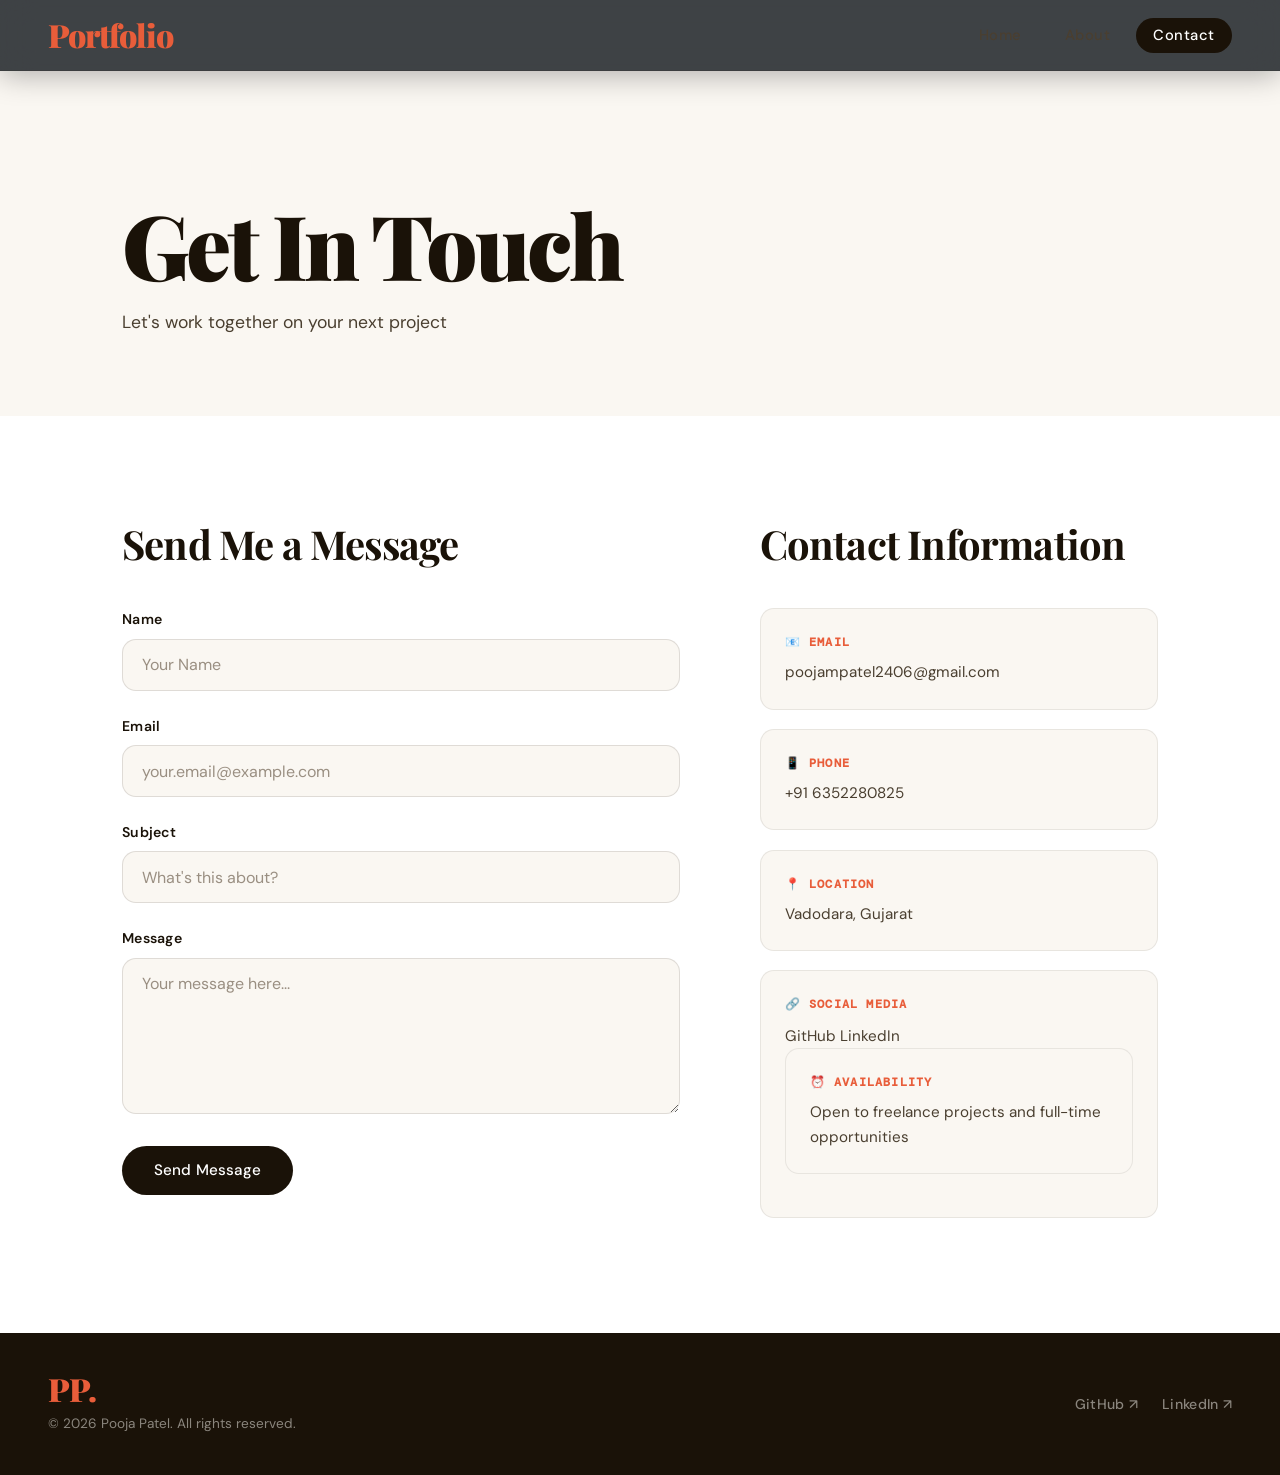
==== contact.html @ 1fdaea26 "Initial commit - portfolio website" ====
<!DOCTYPE html>
<html lang="en">
<head>
    <meta charset="UTF-8">
    <meta name="viewport" content="width=device-width, initial-scale=1.0">
    <title>Contact - Portfolio</title>
    <link rel="stylesheet" href="styles/main.css">
</head>
<body>

    <!-- Navigation Bar -->
    <nav>
        <div class="logo">Portfolio</div>
        <ul class="nav-links">
            <li><a href="index.html">Home</a></li>
            <li><a href="about.html">About</a></li>
            <li><a href="contact.html" class="active">Contact</a></li>
        </ul>
        <div class="hamburger">
            <span></span>
            <span></span>
            <span></span>
        </div>
    </nav>

    <!-- Contact Hero -->
    <section class="contact-hero">
        <div class="container">
            <h1>Get In Touch</h1>
            <p class="subtitle">Let's work together on your next project</p>
        </div>
    </section>

    <!-- Contact Section -->
    <section class="contact-section">
        <div class="container">
            <div class="contact-grid">
                <!-- Contact Form -->
                <div class="contact-form-wrapper">
                    <h2>Send Me a Message</h2>
                    <form class="contact-form" id="contactForm">
                        <div class="form-group">
                            <label for="name">Name</label>
                            <input type="text" id="name" name="name" placeholder="Your Name" required>
                        </div>

                        <div class="form-group">
                            <label for="email">Email</label>
                            <input type="email" id="email" name="email" placeholder="your.email@example.com" required>
                        </div>

                        <div class="form-group">
                            <label for="subject">Subject</label>
                            <input type="text" id="subject" name="subject" placeholder="What's this about?" required>
                        </div>

                        <div class="form-group">
                            <label for="message">Message</label>
                            <textarea id="message" name="message" rows="6" placeholder="Your message here..." required></textarea>
                        </div>

                        <button type="submit" class="btn btn-primary">Send Message</button>
                    </form>
                    <div id="formMessage" class="form-message"></div>
                </div>

                <!-- Contact Info -->
                <div class="contact-info">
                    <h2>Contact Information</h2>
                    
                    <div class="info-item">
                        <h3>📧 Email</h3>
                        <p><a href="mailto:your.email@example.com">poojampatel2406@gmail.com</a></p>
                    </div>

                    <div class="info-item">
                        <h3>📱 Phone</h3>
                        <p><a href="tel:+1234567890">+91 6352280825</a></p>
                    </div>

                    <div class="info-item">
                        <h3>📍 Location</h3>
                        <p>Vadodara, Gujarat</p>
                    </div>

                    <div class="info-item">
                        <h3>🔗 Social Media</h3>
                        <div class="social-links-vertical">
                            <a href="https://github.com/poojapatel2406" target="_blank">GitHub</a>
                            <a href="https://linkedin.com/in/pooja-patel-674553292/" target="_blank">LinkedIn</a>
                            
                    </div>

                    <div class="info-item">
                        <h3>⏰ Availability</h3>
                        <p>Open to freelance projects and full-time opportunities</p>
                    </div>
                </div>
            </div>
        </div>
    </section>

   <!-- Footer -->
    <footer>
        <div class="footer-inner">
            <div class="footer-left">
                <span class="logo">PP.</span>
                <p>&copy; 2026 Pooja Patel. All rights reserved.</p>
            </div>
            <div class="social-links">
                <a href="https://github.com/poojapatel2406" target="_blank">GitHub ↗</a>
                <a href="https://linkedin.com/in/pooja-patel-674553292/" target="_blank">LinkedIn ↗</a>
            </div>
        </div>
    </footer>

    <script src="scripts/main.js"></script>
</body>
</html>
---- styles/main.css ----
/* ==========================================
   IMPORTS & FONTS
   ========================================== */
@import url('https://fonts.googleapis.com/css2?family=Playfair+Display:ital,wght@0,700;0,900;1,700&family=DM+Sans:wght@300;400;500&family=DM+Mono:wght@400;500&display=swap');

/* ==========================================
   RESET & BASE STYLES
   ========================================== */
*, *::before, *::after {
    margin: 0;
    padding: 0;
    box-sizing: border-box;
}

:root {
    /* Bright, editorial palette */
    --cream:        #faf7f2;
    --cream-dark:   #f1ebe0;
    --white:        #ffffff;
    --ink:          #1a1208;
    --ink-light:    #4a3f30;
    --ink-muted:    #9a8f82;

    /* Accent colors */
    --coral:        #e85d3a;
    --teal:         #2a9d8f;
    --gold:         #e9c46a;
    --lavender:     #b8a4d8;

    /* Semantic */
    --accent:       var(--coral);
    --accent-2:     var(--teal);

    /* Typography */
    --font-display: 'Playfair Display', Georgia, serif;
    --font-body:    'DM Sans', system-ui, sans-serif;
    --font-mono:    'DM Mono', monospace;

    /* Spacing */
    --radius-sm:    6px;
    --radius-md:    14px;
    --radius-lg:    24px;
    --radius-xl:    40px;

    /* Shadows */
    --shadow-card:  0 4px 24px rgba(26,18,8,0.08);
    --shadow-hover: 0 16px 48px rgba(26,18,8,0.14);

    /* Transitions */
    --ease:         cubic-bezier(0.4, 0, 0.2, 1);
    --trans:        0.35s var(--ease);
}

html { scroll-behavior: smooth; }

body {
    font-family: var(--font-body);
    background: var(--cream);
    color: var(--ink);
    line-height: 1.6;
    overflow-x: hidden;
}

.container {
    max-width: 1100px;
    margin: 0 auto;
    padding: 0 2rem;
}

/* ==========================================
   NAVIGATION
   ========================================== */
nav {
    position: sticky;
    top: 0;
    z-index: 1000;
    display: flex;
    align-items: center;
    justify-content: space-between;
    padding: 1.2rem 3rem;
    background: rgba(250, 247, 242, 0.92);
    backdrop-filter: blur(16px);
    border-bottom: 1px solid rgba(26,18,8,0.08);
}

.logo {
    font-family: var(--font-display);
    font-size: 2rem;
    font-weight: 900;
    color: var(--coral);
    letter-spacing: -1px;
    line-height: 1;
}

.nav-links {
    display: flex;
    list-style: none;
    gap: 0.5rem;
}

.nav-links a {
    font-family: var(--font-body);
    font-weight: 500;
    font-size: 0.92rem;
    color: var(--ink-light);
    text-decoration: none;
    padding: 0.45rem 1.1rem;
    border-radius: var(--radius-xl);
    transition: var(--trans);
    letter-spacing: 0.03em;
}

.nav-links a:hover {
    color: var(--ink);
    background: var(--cream-dark);
}

.nav-links a.active {
    color: var(--white);
    background: var(--ink);
}

/* Hamburger */
.hamburger {
    display: none;
    flex-direction: column;
    gap: 5px;
    cursor: pointer;
    z-index: 1001;
}

.hamburger span {
    width: 26px;
    height: 2px;
    background: var(--ink);
    border-radius: 2px;
    transition: var(--trans);
}

.hamburger.active span:nth-child(1) { transform: rotate(45deg) translate(5px, 7px); }
.hamburger.active span:nth-child(2) { opacity: 0; }
.hamburger.active span:nth-child(3) { transform: rotate(-45deg) translate(5px, -7px); }

/* ==========================================
   HERO SECTION
   ========================================== */
.hero {
    min-height: 92vh;
    display: grid;
    grid-template-columns: 1fr auto;
    align-items: center;
    gap: 2rem;
    padding: 6rem 3rem 4rem;
    position: relative;
    overflow: hidden;
    background: var(--cream);
}

.hero-bg-text {
    position: absolute;
    bottom: -2rem;
    left: -1rem;
    font-family: var(--font-display);
    font-size: clamp(7rem, 18vw, 18rem);
    font-weight: 900;
    color: transparent;
    -webkit-text-stroke: 1.5px rgba(26,18,8,0.06);
    letter-spacing: -0.04em;
    line-height: 1;
    pointer-events: none;
    user-select: none;
    z-index: 0;
}

.hero-content {
    position: relative;
    z-index: 1;
    max-width: 680px;
}

.hero-label {
    display: inline-flex;
    align-items: center;
    gap: 0.5rem;
    font-family: var(--font-mono);
    font-size: 0.82rem;
    color: var(--teal);
    background: rgba(42,157,143,0.1);
    padding: 0.4rem 1rem;
    border-radius: var(--radius-xl);
    margin-bottom: 2rem;
    letter-spacing: 0.04em;
    text-transform: uppercase;
    border: 1px solid rgba(42,157,143,0.2);
}

.dot {
    width: 7px;
    height: 7px;
    background: var(--teal);
    border-radius: 50%;
    animation: pulse 2s ease-in-out infinite;
}

@keyframes pulse {
    0%, 100% { opacity: 1; transform: scale(1); }
    50% { opacity: 0.5; transform: scale(0.8); }
}

.hero-content h1 {
    font-family: var(--font-display);
    font-size: clamp(3.5rem, 8vw, 7rem);
    font-weight: 900;
    line-height: 1;
    color: var(--ink);
    margin-bottom: 1.5rem;
    letter-spacing: -0.03em;
    animation: fadeUp 0.8s var(--ease) both;
}

.hero-content h1 em {
    font-style: italic;
    color: var(--coral);
    display: block;
}

.tagline {
    font-size: 1.15rem;
    color: var(--ink-light);
    max-width: 460px;
    line-height: 1.7;
    margin-bottom: 3rem;
    animation: fadeUp 0.8s var(--ease) 0.15s both;
}

.cta-buttons {
    display: flex;
    gap: 1rem;
    flex-wrap: wrap;
    animation: fadeUp 0.8s var(--ease) 0.3s both;
}

/* ==========================================
   BUTTONS
   ========================================== */
.btn {
    display: inline-flex;
    align-items: center;
    gap: 0.5rem;
    padding: 0.9rem 2rem;
    border-radius: var(--radius-xl);
    text-decoration: none;
    font-family: var(--font-body);
    font-weight: 500;
    font-size: 0.95rem;
    transition: var(--trans);
    cursor: pointer;
    border: none;
    letter-spacing: 0.01em;
}

.btn-primary {
    background: var(--ink);
    color: var(--white);
}

.btn-primary:hover {
    background: var(--coral);
    transform: translateY(-2px);
}

.btn-primary .arrow {
    transition: var(--trans);
    display: inline-block;
}

.btn-primary:hover .arrow {
    transform: translateY(3px);
}

.btn-secondary {
    background: transparent;
    color: var(--ink);
    border: 1.5px solid rgba(26,18,8,0.25);
}

.btn-secondary:hover {
    background: var(--ink);
    color: var(--white);
    border-color: var(--ink);
    transform: translateY(-2px);
}

/* ==========================================
   HERO SIDE / STATS
   ========================================== */
.hero-side {
    display: flex;
    flex-direction: column;
    align-items: flex-end;
    gap: 3rem;
    position: relative;
    z-index: 1;
}

.hero-stats {
    display: flex;
    flex-direction: column;
    gap: 1.5rem;
}

.stat {
    text-align: right;
}

.stat-num {
    display: block;
    font-family: var(--font-display);
    font-size: 2.4rem;
    font-weight: 900;
    color: var(--ink);
    line-height: 1;
}

.stat-label {
    font-family: var(--font-mono);
    font-size: 0.75rem;
    color: var(--ink-muted);
    text-transform: uppercase;
    letter-spacing: 0.08em;
}

.scroll-indicator {
    display: flex;
    flex-direction: column;
    align-items: center;
    gap: 0.8rem;
}

.scroll-indicator span {
    font-family: var(--font-mono);
    font-size: 0.7rem;
    color: var(--ink-muted);
    text-transform: uppercase;
    letter-spacing: 0.12em;
    writing-mode: vertical-rl;
}

.scroll-line {
    width: 1px;
    height: 60px;
    background: linear-gradient(to bottom, var(--ink-muted), transparent);
    animation: scrollAnim 2s ease-in-out infinite;
}

@keyframes scrollAnim {
    0% { transform: scaleY(0); transform-origin: top; }
    50% { transform: scaleY(1); transform-origin: top; }
    100% { transform: scaleY(1); transform-origin: bottom; opacity: 0; }
}

/* ==========================================
   SECTION HEADER
   ========================================== */
.section-header {
    margin-bottom: 4rem;
}

.section-tag {
    font-family: var(--font-mono);
    font-size: 0.78rem;
    color: var(--coral);
    text-transform: uppercase;
    letter-spacing: 0.12em;
    display: block;
    margin-bottom: 0.8rem;
}

.section-header h2 {
    font-family: var(--font-display);
    font-size: clamp(2.5rem, 5vw, 4rem);
    font-weight: 900;
    color: var(--ink);
    letter-spacing: -0.03em;
    line-height: 1;
}

/* ==========================================
   PROJECTS SECTION
   ========================================== */
.projects-section {
    padding: 8rem 0;
    background: var(--white);
}

.project-card {
    display: grid;
    grid-template-columns: 1fr 1fr;
    gap: 4rem;
    align-items: center;
    margin-bottom: 7rem;
    opacity: 0;
    transform: translateY(40px);
    transition: opacity 0.7s var(--ease), transform 0.7s var(--ease);
}

.project-card.reverse {
    direction: rtl;
}

.project-card.reverse > * {
    direction: ltr;
}

.project-card.visible {
    opacity: 1;
    transform: translateY(0);
}

.project-card:last-child { margin-bottom: 0; }

/* Image */
.project-image {
    position: relative;
    border-radius: var(--radius-lg);
    overflow: hidden;
    aspect-ratio: 4/3;
    box-shadow: var(--shadow-card);
}

.project-image img {
    width: 100%;
    height: 100%;
    object-fit: cover;
    transition: transform 0.6s var(--ease);
}

.project-card:hover .project-image img {
    transform: scale(1.06);
}

.project-overlay {
    position: absolute;
    inset: 0;
    background: rgba(26,18,8,0.55);
    display: flex;
    align-items: center;
    justify-content: center;
    opacity: 0;
    transition: var(--trans);
}

.project-image:hover .project-overlay {
    opacity: 1;
}

.overlay-btn {
    padding: 0.85rem 2rem;
    background: var(--white);
    color: var(--ink);
    border-radius: var(--radius-xl);
    text-decoration: none;
    font-weight: 600;
    font-size: 0.9rem;
    transition: var(--trans);
    transform: translateY(10px);
}

.project-image:hover .overlay-btn {
    transform: translateY(0);
}

.overlay-btn:hover {
    background: var(--coral);
    color: var(--white);
}

/* Info */
.project-info {
    padding: 1rem 0;
}

.project-meta {
    display: flex;
    align-items: center;
    justify-content: space-between;
    margin-bottom: 1.2rem;
}

.project-num {
    font-family: var(--font-mono);
    font-size: 0.8rem;
    color: var(--coral);
    letter-spacing: 0.08em;
}

.project-year {
    font-family: var(--font-mono);
    font-size: 0.78rem;
    color: var(--ink-muted);
    background: var(--cream-dark);
    padding: 0.3rem 0.8rem;
    border-radius: var(--radius-xl);
}

.project-info h3 {
    font-family: var(--font-display);
    font-size: clamp(1.6rem, 2.5vw, 2.2rem);
    font-weight: 700;
    color: var(--ink);
    line-height: 1.15;
    margin-bottom: 1rem;
    letter-spacing: -0.02em;
}

.project-info p {
    color: var(--ink-light);
    font-size: 1rem;
    line-height: 1.75;
    margin-bottom: 1.5rem;
}

.tech-stack {
    display: flex;
    gap: 0.5rem;
    flex-wrap: wrap;
    margin-bottom: 2rem;
}

.tech-tag {
    font-family: var(--font-mono);
    font-size: 0.78rem;
    color: var(--ink-light);
    background: var(--cream);
    border: 1px solid rgba(26,18,8,0.1);
    padding: 0.35rem 0.85rem;
    border-radius: var(--radius-xl);
    transition: var(--trans);
    cursor: default;
}

.tech-tag:hover {
    background: var(--ink);
    color: var(--white);
    border-color: var(--ink);
}

.project-link {
    display: inline-flex;
    align-items: center;
    gap: 0.5rem;
    color: var(--ink);
    text-decoration: none;
    font-weight: 600;
    font-size: 0.95rem;
    padding-bottom: 3px;
    border-bottom: 2px solid var(--coral);
    transition: var(--trans);
}

.project-link span {
    transition: var(--trans);
}

.project-link:hover {
    color: var(--coral);
    gap: 0.8rem;
}

.project-link:hover span {
    transform: translateX(4px);
}

/* ==========================================
   SKILLS SECTION
   ========================================== */
.skills-section {
    padding: 8rem 0;
    background: var(--cream);
    position: relative;
    overflow: hidden;
}

.skills-section::before {
    content: 'SKILLS';
    position: absolute;
    top: 50%;
    right: -2rem;
    transform: translateY(-50%);
    font-family: var(--font-display);
    font-size: 16rem;
    font-weight: 900;
    color: transparent;
    -webkit-text-stroke: 1px rgba(26,18,8,0.04);
    pointer-events: none;
}

.skills-grid {
    display: grid;
    grid-template-columns: repeat(4, 1fr);
    gap: 1.5rem;
}

.skill-item {
    background: var(--white);
    border: 1px solid rgba(26,18,8,0.07);
    border-radius: var(--radius-lg);
    padding: 2.5rem 2rem;
    transition: var(--trans);
    opacity: 0;
    transform: translateY(30px);
    cursor: default;
}

.skill-item.visible {
    opacity: 1;
    transform: translateY(0);
}

.skill-item:nth-child(1).visible { transition-delay: 0.05s; }
.skill-item:nth-child(2).visible { transition-delay: 0.15s; }
.skill-item:nth-child(3).visible { transition-delay: 0.25s; }
.skill-item:nth-child(4).visible { transition-delay: 0.35s; }

.skill-item:hover {
    border-color: var(--coral);
    transform: translateY(-6px);
    box-shadow: var(--shadow-hover);
}

.skill-icon {
    font-size: 1.8rem;
    color: var(--coral);
    margin-bottom: 1.2rem;
    display: block;
    line-height: 1;
}

.skill-item h3 {
    font-family: var(--font-display);
    font-size: 1.3rem;
    font-weight: 700;
    color: var(--ink);
    margin-bottom: 0.8rem;
    letter-spacing: -0.02em;
}

.skill-item p {
    color: var(--ink-muted);
    font-size: 0.9rem;
    line-height: 1.65;
}

/* ==========================================
   FOOTER
   ========================================== */
footer {
    background: var(--ink);
    color: rgba(250,247,242,0.5);
    padding: 2.5rem 3rem;
}

.footer-inner {
    display: flex;
    align-items: center;
    justify-content: space-between;
    flex-wrap: wrap;
    gap: 1.5rem;
}

.footer-left {
    display: flex;
    flex-direction: column;
    gap: 0.5rem;
}

.footer-left .logo {
    color: var(--coral);
}

.footer-left p {
    font-size: 0.85rem;
}

.social-links {
    display: flex;
    gap: 1.5rem;
}

.social-links a {
    color: rgba(250,247,242,0.5);
    text-decoration: none;
    font-size: 0.88rem;
    font-weight: 500;
    transition: var(--trans);
    letter-spacing: 0.02em;
}

.social-links a:hover {
    color: var(--cream);
}

/* ==========================================
   SCROLL TO TOP
   ========================================== */
#scrollTop {
    position: fixed;
    bottom: 2rem;
    right: 2rem;
    width: 46px;
    height: 46px;
    background: var(--ink);
    color: var(--white);
    border: none;
    border-radius: 50%;
    cursor: pointer;
    font-size: 1.1rem;
    opacity: 0;
    visibility: hidden;
    transition: var(--trans);
    z-index: 999;
    display: flex;
    align-items: center;
    justify-content: center;
}

#scrollTop.visible {
    opacity: 1;
    visibility: visible;
}

#scrollTop:hover {
    background: var(--coral);
    transform: translateY(-3px);
}

/* ==========================================
   ANIMATIONS
   ========================================== */
@keyframes fadeUp {
    from { opacity: 0; transform: translateY(25px); }
    to   { opacity: 1; transform: translateY(0); }
}

/* ==========================================
   RESPONSIVE
   ========================================== */
@media (max-width: 900px) {
    .hero {
        grid-template-columns: 1fr;
        padding: 5rem 2rem 3rem;
        min-height: auto;
    }

    .hero-side {
        display: none;
    }

    .project-card,
    .project-card.reverse {
        grid-template-columns: 1fr;
        direction: ltr;
        gap: 2rem;
    }

    .skills-grid {
        grid-template-columns: repeat(2, 1fr);
    }

    nav {
        padding: 1rem 1.5rem;
    }

    .nav-links {
        position: fixed;
        top: 0;
        right: -100%;
        width: min(320px, 100%);
        height: 100vh;
        background: var(--white);
        flex-direction: column;
        justify-content: center;
        align-items: center;
        gap: 1rem;
        transition: right 0.4s var(--ease);
        box-shadow: -8px 0 40px rgba(0,0,0,0.12);
    }

    .nav-links.active { right: 0; }

    .nav-links a {
        font-size: 1.1rem;
        padding: 0.7rem 1.8rem;
    }

    .hamburger { display: flex; }
}

@media (max-width: 600px) {
    .skills-grid { grid-template-columns: 1fr; }

    .hero-content h1 { font-size: 3rem; }

    .projects-section,
    .skills-section { padding: 5rem 0; }

    .project-card { margin-bottom: 4rem; }

    .footer-inner { flex-direction: column; }

    .container { padding: 0 1.25rem; }
}

/* ==========================================
   ABOUT + CONTACT PAGE SHARED STYLES
   (These apply when this CSS is used on about.html & contact.html)
   ========================================== */
.about-hero,
.contact-hero {
    background: var(--cream);
    padding: 8rem 3rem 5rem;
    position: relative;
    overflow: hidden;
}

.about-hero h1,
.contact-hero h1 {
    font-family: var(--font-display);
    font-size: clamp(3rem, 7vw, 6rem);
    font-weight: 900;
    color: var(--ink);
    letter-spacing: -0.04em;
    line-height: 1;
    position: relative;
    z-index: 1;
}

.about-hero h1 em,
.contact-hero h1 em {
    color: var(--coral);
    font-style: italic;
}

.subtitle {
    font-size: 1.1rem;
    color: var(--ink-light);
    margin-top: 1.2rem;
    position: relative;
    z-index: 1;
}

.about-content,
.contact-section {
    padding: 6rem 3rem;
    background: var(--white);
}

.about-grid,
.contact-grid {
    display: grid;
    grid-template-columns: 1.4fr 1fr;
    gap: 5rem;
    max-width: 1100px;
    margin: 0 auto;
    align-items: start;
}

.about-text h2 {
    font-family: var(--font-display);
    font-size: 2.8rem;
    font-weight: 700;
    color: var(--ink);
    margin-bottom: 1.5rem;
    letter-spacing: -0.02em;
}

.about-text h3 {
    font-family: var(--font-display);
    font-size: 1.8rem;
    font-weight: 700;
    color: var(--coral);
    margin: 2.5rem 0 1rem;
}

.about-text p {
    color: var(--ink-light);
    line-height: 1.85;
    margin-bottom: 1.2rem;
}

.about-list {
    list-style: none;
    padding: 0;
}

.about-list li {
    padding-left: 1.8rem;
    color: var(--ink-light);
    margin-bottom: 0.9rem;
    position: relative;
    line-height: 1.6;
}

.about-list li::before {
    content: '→';
    position: absolute;
    left: 0;
    color: var(--teal);
    font-weight: 700;
}

.about-image img {
    width: 100%;
    border-radius: var(--radius-lg);
    box-shadow: var(--shadow-hover);
    transition: var(--trans);
}

.about-image img:hover {
    transform: scale(1.02);
}

/* Timeline */
.timeline-section {
    padding: 6rem 3rem;
    background: var(--cream);
}

.timeline-section h2 {
    font-family: var(--font-display);
    font-size: 3rem;
    font-weight: 700;
    color: var(--ink);
    text-align: center;
    margin-bottom: 4rem;
    letter-spacing: -0.03em;
}

.timeline {
    max-width: 800px;
    margin: 0 auto;
    position: relative;
}

.timeline::before {
    content: '';
    position: absolute;
    left: 20px;
    top: 0; bottom: 0;
    width: 2px;
    background: linear-gradient(to bottom, var(--coral), var(--teal));
}

.timeline-item {
    padding-left: 60px;
    margin-bottom: 3rem;
    position: relative;
}

.timeline-item::before {
    content: '';
    position: absolute;
    left: 10px;
    top: 4px;
    width: 20px;
    height: 20px;
    border-radius: 50%;
    background: var(--coral);
    border: 4px solid var(--cream);
}

.timeline-date {
    font-family: var(--font-mono);
    font-size: 0.8rem;
    color: var(--coral);
    text-transform: uppercase;
    letter-spacing: 0.1em;
    margin-bottom: 0.4rem;
}

.timeline-content {
    background: var(--white);
    padding: 1.8rem;
    border-radius: var(--radius-md);
    border: 1px solid rgba(26,18,8,0.07);
    transition: var(--trans);
}

.timeline-content:hover {
    border-color: var(--coral);
    box-shadow: var(--shadow-hover);
}

.timeline-content h3 {
    font-family: var(--font-display);
    font-size: 1.3rem;
    font-weight: 700;
    color: var(--ink);
    margin-bottom: 0.5rem;
}

.timeline-content p {
    color: var(--ink-light);
    line-height: 1.65;
    font-size: 0.95rem;
}

/* Contact Form */
.contact-form-wrapper h2 {
    font-family: var(--font-display);
    font-size: 2.5rem;
    font-weight: 700;
    color: var(--ink);
    margin-bottom: 2rem;
    letter-spacing: -0.02em;
}

.form-group {
    margin-bottom: 1.5rem;
}

.form-group label {
    display: block;
    font-size: 0.88rem;
    font-weight: 600;
    color: var(--ink);
    margin-bottom: 0.5rem;
    letter-spacing: 0.02em;
}

.form-group input,
.form-group textarea {
    width: 100%;
    padding: 0.9rem 1.2rem;
    background: var(--cream);
    border: 1.5px solid rgba(26,18,8,0.12);
    border-radius: var(--radius-md);
    font-family: var(--font-body);
    font-size: 1rem;
    color: var(--ink);
    transition: var(--trans);
    outline: none;
}

.form-group input:focus,
.form-group textarea:focus {
    border-color: var(--coral);
    background: var(--white);
    box-shadow: 0 0 0 4px rgba(232,93,58,0.08);
}

.form-group input::placeholder,
.form-group textarea::placeholder {
    color: var(--ink-muted);
}

.form-message.success {
    background: rgba(42,157,143,0.08);
    color: var(--teal);
    border: 1px solid var(--teal);
    padding: 1rem 1.2rem;
    border-radius: var(--radius-md);
    margin-top: 1rem;
}

.form-message.error {
    background: rgba(232,93,58,0.08);
    color: var(--coral);
    border: 1px solid var(--coral);
    padding: 1rem 1.2rem;
    border-radius: var(--radius-md);
    margin-top: 1rem;
}

/* Contact Info */
.contact-info h2 {
    font-family: var(--font-display);
    font-size: 2.5rem;
    font-weight: 700;
    color: var(--ink);
    margin-bottom: 2rem;
    letter-spacing: -0.02em;
}

.info-item {
    background: var(--cream);
    border: 1px solid rgba(26,18,8,0.08);
    border-radius: var(--radius-md);
    padding: 1.5rem;
    margin-bottom: 1.2rem;
    transition: var(--trans);
}

.info-item:hover {
    border-color: var(--coral);
    transform: translateY(-3px);
    box-shadow: var(--shadow-card);
}

.info-item h3 {
    font-family: var(--font-mono);
    font-size: 0.75rem;
    color: var(--coral);
    text-transform: uppercase;
    letter-spacing: 0.1em;
    margin-bottom: 0.5rem;
}

.info-item p,
.info-item a {
    color: var(--ink-light);
    text-decoration: none;
    font-size: 0.95rem;
    transition: var(--trans);
}

.info-item a:hover {
    color: var(--coral);
}

@media (max-width: 768px) {
    .about-grid,
    .contact-grid {
        grid-template-columns: 1fr;
        gap: 3rem;
    }

    .about-content,
    .contact-section,
    .timeline-section {
        padding: 4rem 1.5rem;
    }

    .about-hero,
    .contact-hero {
        padding: 6rem 1.5rem 3rem;
    }
}
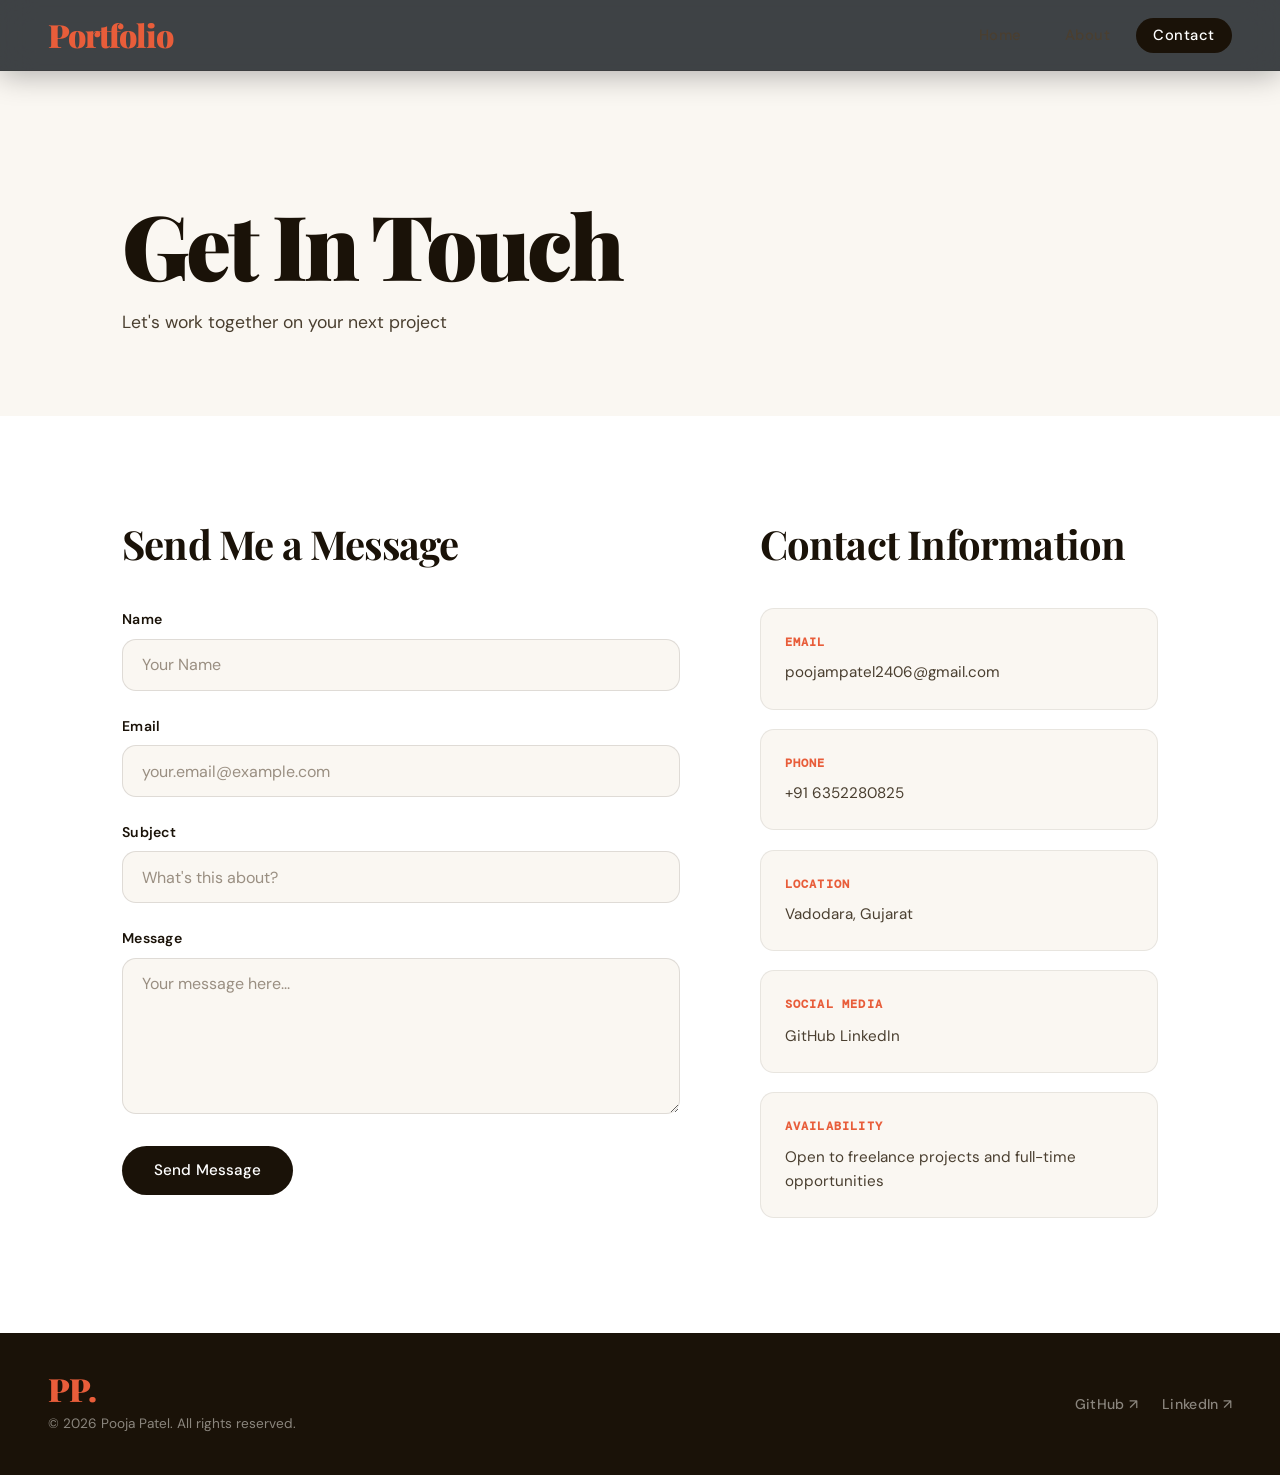
==== commit df00e9cc: "Updated task 1 code" ====
--- a/contact.html
+++ b/contact.html
@@ -67,32 +67,32 @@
                 <!-- Contact Info -->
                 <div class="contact-info">
                     <h2>Contact Information</h2>
-                    
+
                     <div class="info-item">
-                        <h3>📧 Email</h3>
-                        <p><a href="mailto:your.email@example.com">poojampatel2406@gmail.com</a></p>
+                        <h3>Email</h3>
+                        <p><a href="mailto:poojampatel2406@gmail.com">poojampatel2406@gmail.com</a></p>
                     </div>
 
                     <div class="info-item">
-                        <h3>📱 Phone</h3>
-                        <p><a href="tel:+1234567890">+91 6352280825</a></p>
+                        <h3>Phone</h3>
+                        <p><a href="tel:+916352280825">+91 6352280825</a></p>
                     </div>
 
                     <div class="info-item">
-                        <h3>📍 Location</h3>
+                        <h3>Location</h3>
                         <p>Vadodara, Gujarat</p>
                     </div>
 
                     <div class="info-item">
-                        <h3>🔗 Social Media</h3>
+                        <h3>Social Media</h3>
                         <div class="social-links-vertical">
                             <a href="https://github.com/poojapatel2406" target="_blank">GitHub</a>
                             <a href="https://linkedin.com/in/pooja-patel-674553292/" target="_blank">LinkedIn</a>
-                            
+                        </div>
                     </div>
 
                     <div class="info-item">
-                        <h3>⏰ Availability</h3>
+                        <h3>Availability</h3>
                         <p>Open to freelance projects and full-time opportunities</p>
                     </div>
                 </div>
@@ -100,7 +100,7 @@
         </div>
     </section>
 
-   <!-- Footer -->
+    <!-- Footer -->
     <footer>
         <div class="footer-inner">
             <div class="footer-left">
